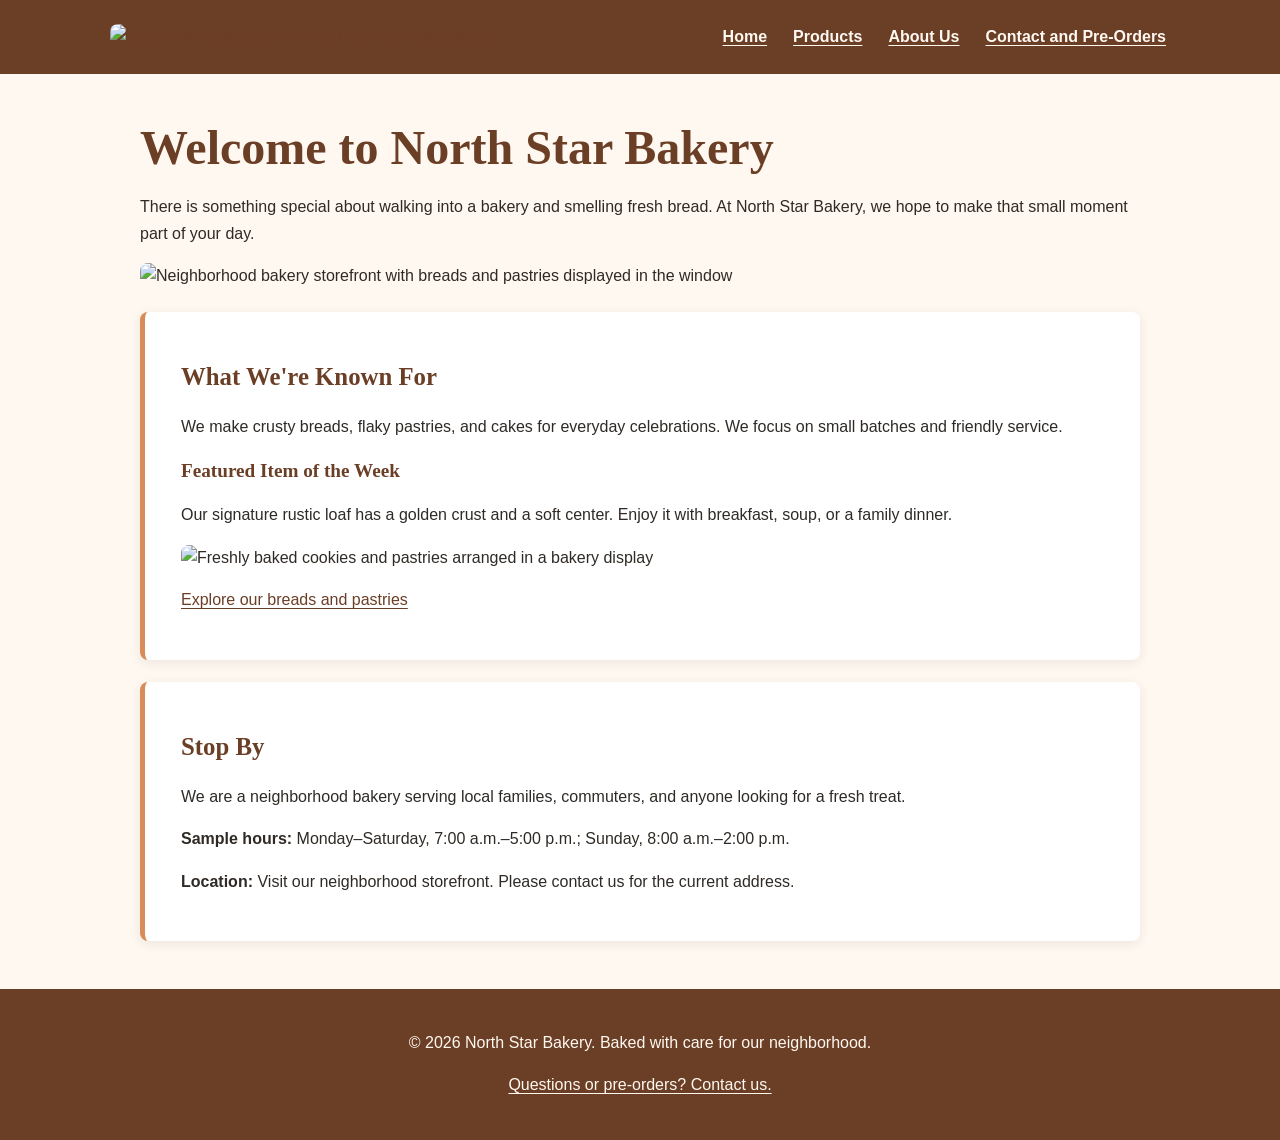
==== index.html @ 57c79f6d "Add files via upload" ====
<!DOCTYPE html>
<html lang="en">
<head>
  <meta charset="UTF-8">
  <meta name="viewport" content="width=device-width, initial-scale=1.0">
  <title>Index | North Star Bakery</title>
  <link rel="stylesheet" href="styles.css">
</head>
<body>
  <a class="skip-link" href="#main-content">Skip to content</a>
  <header class="site-header"><div class="header-inner">
    <a href="index.html" aria-label="North Star Bakery home">
      <img src="media/bakery-logo.svg" alt="North Star Bakery logo with a loaf and wheat design" >
    </a>
    <nav aria-label="Main navigation">
      <ul class="nav-list">
        <li><a href="index.html">Home</a></li>
        <li><a href="products.html">Products</a></li>
        <li><a href="about.html">About Us</a></li>
        <li><a href="contact.html">Contact and Pre-Orders</a></li>
      </ul>
    </nav>
  </div></header>
  <main id="main-content" class="container">
    <h1>Welcome to North Star Bakery</h1>
    <p>There is something special about walking into a bakery and smelling fresh bread. At North Star Bakery, we hope to make that small moment part of your day.</p>
    <img src="media/bakery-storefront.svg" alt="Neighborhood bakery storefront with breads and pastries displayed in the window" >
    <section class="content-card">
      <h2>What We're Known For</h2>
      <p>We make crusty breads, flaky pastries, and cakes for everyday celebrations. We focus on small batches and friendly service.</p>
      <h3>Featured Item of the Week</h3>
      <p>Our signature rustic loaf has a golden crust and a soft center. Enjoy it with breakfast, soup, or a family dinner.</p>
      <picture>
        <source media="(max-width: 600px)" srcset="media/bakery-feature-small.svg">
        <img src="media/bakery-feature-large.svg" alt="Freshly baked cookies and pastries arranged in a bakery display" >
      </picture>
      <p><a href="products.html">Explore our breads and pastries</a></p>
    </section>
    <section class="content-card">
      <h2>Stop By</h2>
      <p>We are a neighborhood bakery serving local families, commuters, and anyone looking for a fresh treat.</p>
      <p><strong>Sample hours:</strong> Monday–Saturday, 7:00 a.m.–5:00 p.m.; Sunday, 8:00 a.m.–2:00 p.m.</p>
      <p><strong>Location:</strong> Visit our neighborhood storefront. Please contact us for the current address.</p>
    </section>
  </main>
  <footer class="site-footer">
    <p>&copy; 2026 North Star Bakery. Baked with care for our neighborhood.</p>
    <p><a href="contact.html">Questions or pre-orders? Contact us.</a></p>
  </footer>
</body>
</html>
---- styles.css ----
/* North Star Bakery | Mobile-first design system */
:root { --cream:#FFF8F0; --brown:#6B3E26; --peach:#D88C5A; --charcoal:#2F2A26; }
* { box-sizing:border-box; }
html { scroll-behavior:smooth; }
body { margin:0; background:var(--cream); color:var(--charcoal); font-family:Arial,Helvetica,sans-serif; line-height:1.65; }
a { color:var(--brown); text-underline-offset:3px; }
a:hover,a:focus-visible { color:var(--charcoal); }
:focus-visible { outline:3px solid var(--peach); outline-offset:3px; }
.skip-link { position:absolute; left:-9999px; top:0; padding:12px; background:var(--cream); z-index:10; }
.skip-link:focus { left:12px; }
.site-header { background:var(--brown); color:var(--cream); }
.header-inner { max-width:1100px; margin:auto; padding:16px 20px; display:flex; flex-direction:column; align-items:center; gap:12px; }
.site-header img { width:160px; max-width:100%; height:auto; }
.nav-list { display:flex; flex-wrap:wrap; justify-content:center; gap:8px 18px; padding:0; margin:0; list-style:none; }
.nav-list a { display:inline-block; padding:8px 4px; color:var(--cream); font-weight:700; }
.nav-list a:hover,.nav-list a:focus-visible { color:var(--peach); }
.container { width:min(100% - 32px,1000px); margin:30px auto 48px; }
h1,h2,h3 { font-family:Georgia,'Times New Roman',serif; color:var(--brown); line-height:1.25; }
h1 { font-size:clamp(2rem,5vw,3rem); margin-bottom:12px; }
h2 { font-size:1.55rem; }
h3 { font-size:1.2rem; }
.content-card { padding:20px; margin:22px 0; border-left:5px solid var(--peach); background:#fff; border-radius:8px; box-shadow:0 3px 12px #2f2a2615; }
img,video { max-width:100%; height:auto; border-radius:8px; }
main>img, main>picture img { display:block; width:100%; max-height:380px; object-fit:cover; }
figure { margin:18px 0; } figcaption { font-size:.92rem; margin-top:6px; }
fieldset { border:2px solid var(--peach); border-radius:8px; margin:18px 0; padding:16px; }
legend { color:var(--brown); font-weight:bold; padding:0 6px; }
label { display:inline-block; margin-bottom:5px; font-weight:600; }
input,select,textarea { width:100%; max-width:100%; padding:11px; font:inherit; color:var(--charcoal); border:1px solid var(--brown); border-radius:5px; background:#fff; }
button { padding:12px 24px; border:0; border-radius:6px; background:var(--brown); color:var(--cream); font:700 1rem Arial,sans-serif; cursor:pointer; }
button:hover { background:var(--charcoal); }
.site-footer { padding:25px 20px; text-align:center; background:var(--brown); color:var(--cream); }
.site-footer a { color:var(--cream); }
@media (min-width:760px) { .header-inner { flex-direction:row; justify-content:space-between; } .nav-list { justify-content:flex-end; } .container { margin-top:44px; } .content-card { padding:30px 36px; } fieldset { padding:24px; } }
@media (max-width:380px) { .nav-list { gap:2px 12px; } .nav-list a { font-size:.9rem; } .content-card { padding:15px; } }
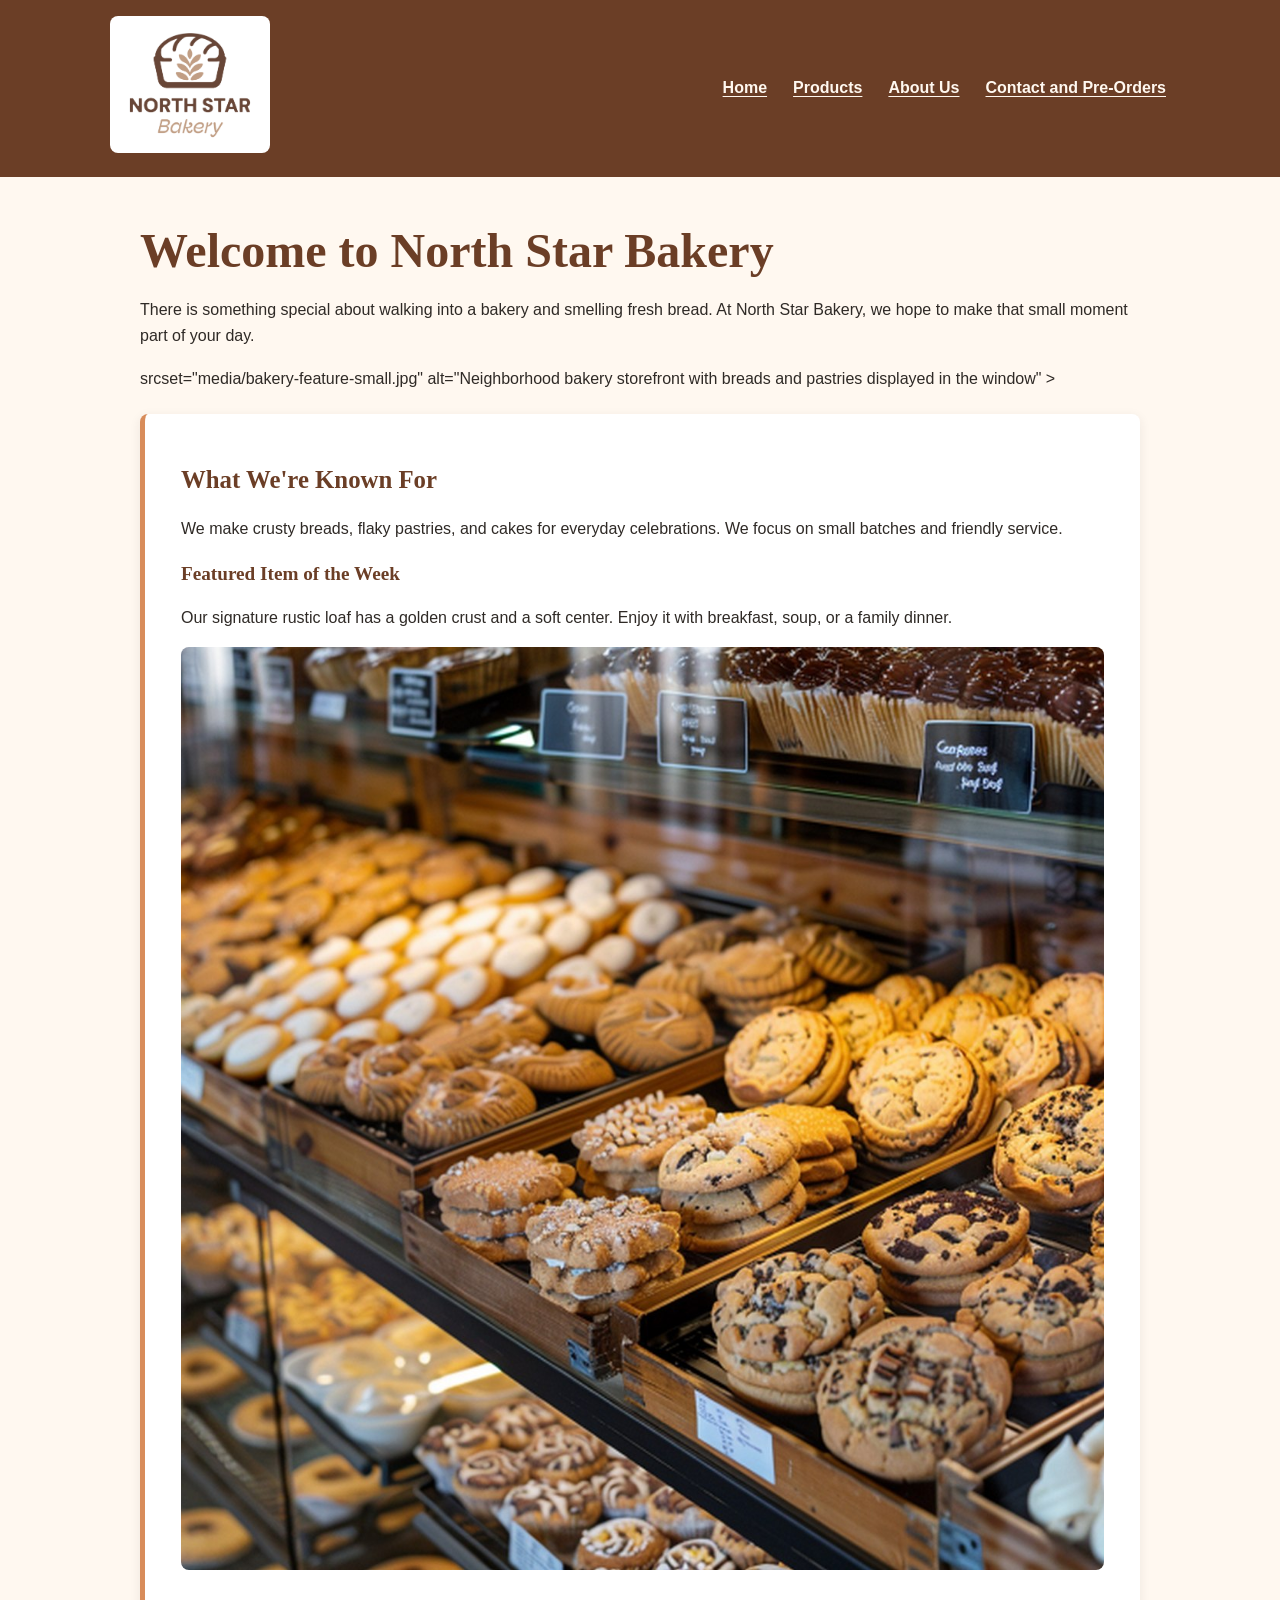
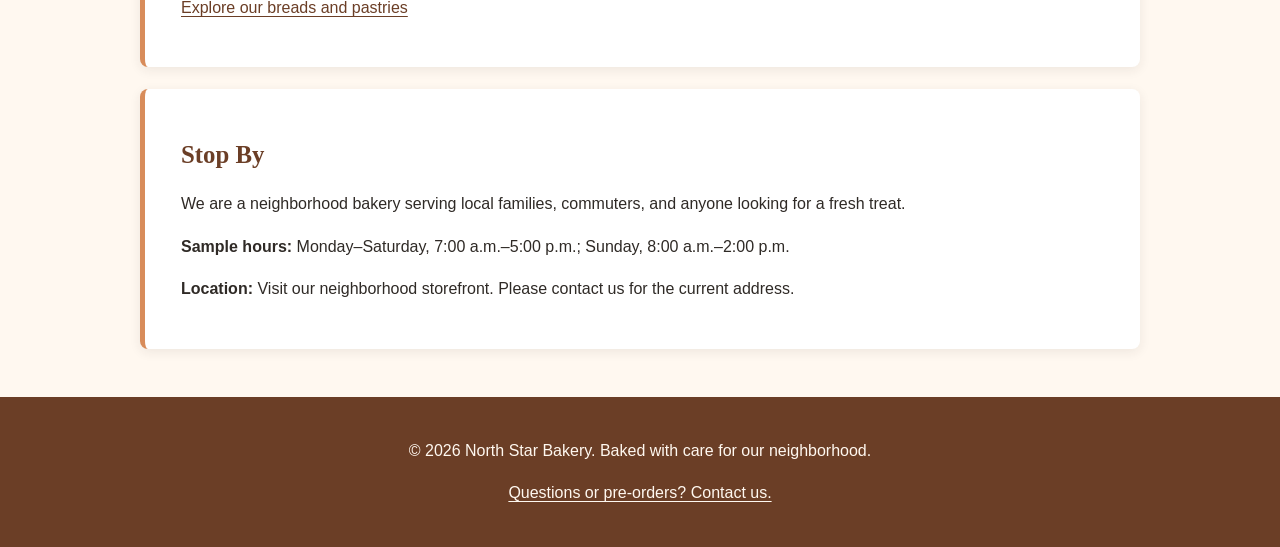
==== commit d0360879: "Update index.html" ====
--- a/index.html
+++ b/index.html
@@ -10,7 +10,7 @@
   <a class="skip-link" href="#main-content">Skip to content</a>
   <header class="site-header"><div class="header-inner">
     <a href="index.html" aria-label="North Star Bakery home">
-      <img src="media/bakery-logo.svg" alt="North Star Bakery logo with a loaf and wheat design" >
+      <img src="media/bakery-logo.png" alt="North Star Bakery logo with a loaf and wheat design" >
     </a>
     <nav aria-label="Main navigation">
       <ul class="nav-list">
@@ -24,7 +24,7 @@
   <main id="main-content" class="container">
     <h1>Welcome to North Star Bakery</h1>
     <p>There is something special about walking into a bakery and smelling fresh bread. At North Star Bakery, we hope to make that small moment part of your day.</p>
-    <img src="media/bakery-storefront.svg" alt="Neighborhood bakery storefront with breads and pastries displayed in the window" >
+   srcset="media/bakery-feature-small.jpg" alt="Neighborhood bakery storefront with breads and pastries displayed in the window" >
     <section class="content-card">
       <h2>What We're Known For</h2>
       <p>We make crusty breads, flaky pastries, and cakes for everyday celebrations. We focus on small batches and friendly service.</p>
@@ -32,7 +32,7 @@
       <p>Our signature rustic loaf has a golden crust and a soft center. Enjoy it with breakfast, soup, or a family dinner.</p>
       <picture>
         <source media="(max-width: 600px)" srcset="media/bakery-feature-small.svg">
-        <img src="media/bakery-feature-large.svg" alt="Freshly baked cookies and pastries arranged in a bakery display" >
+        <img src="media/bakery-feature-large.jpg" alt="Freshly baked cookies and pastries arranged in a bakery display" >
       </picture>
       <p><a href="products.html">Explore our breads and pastries</a></p>
     </section>
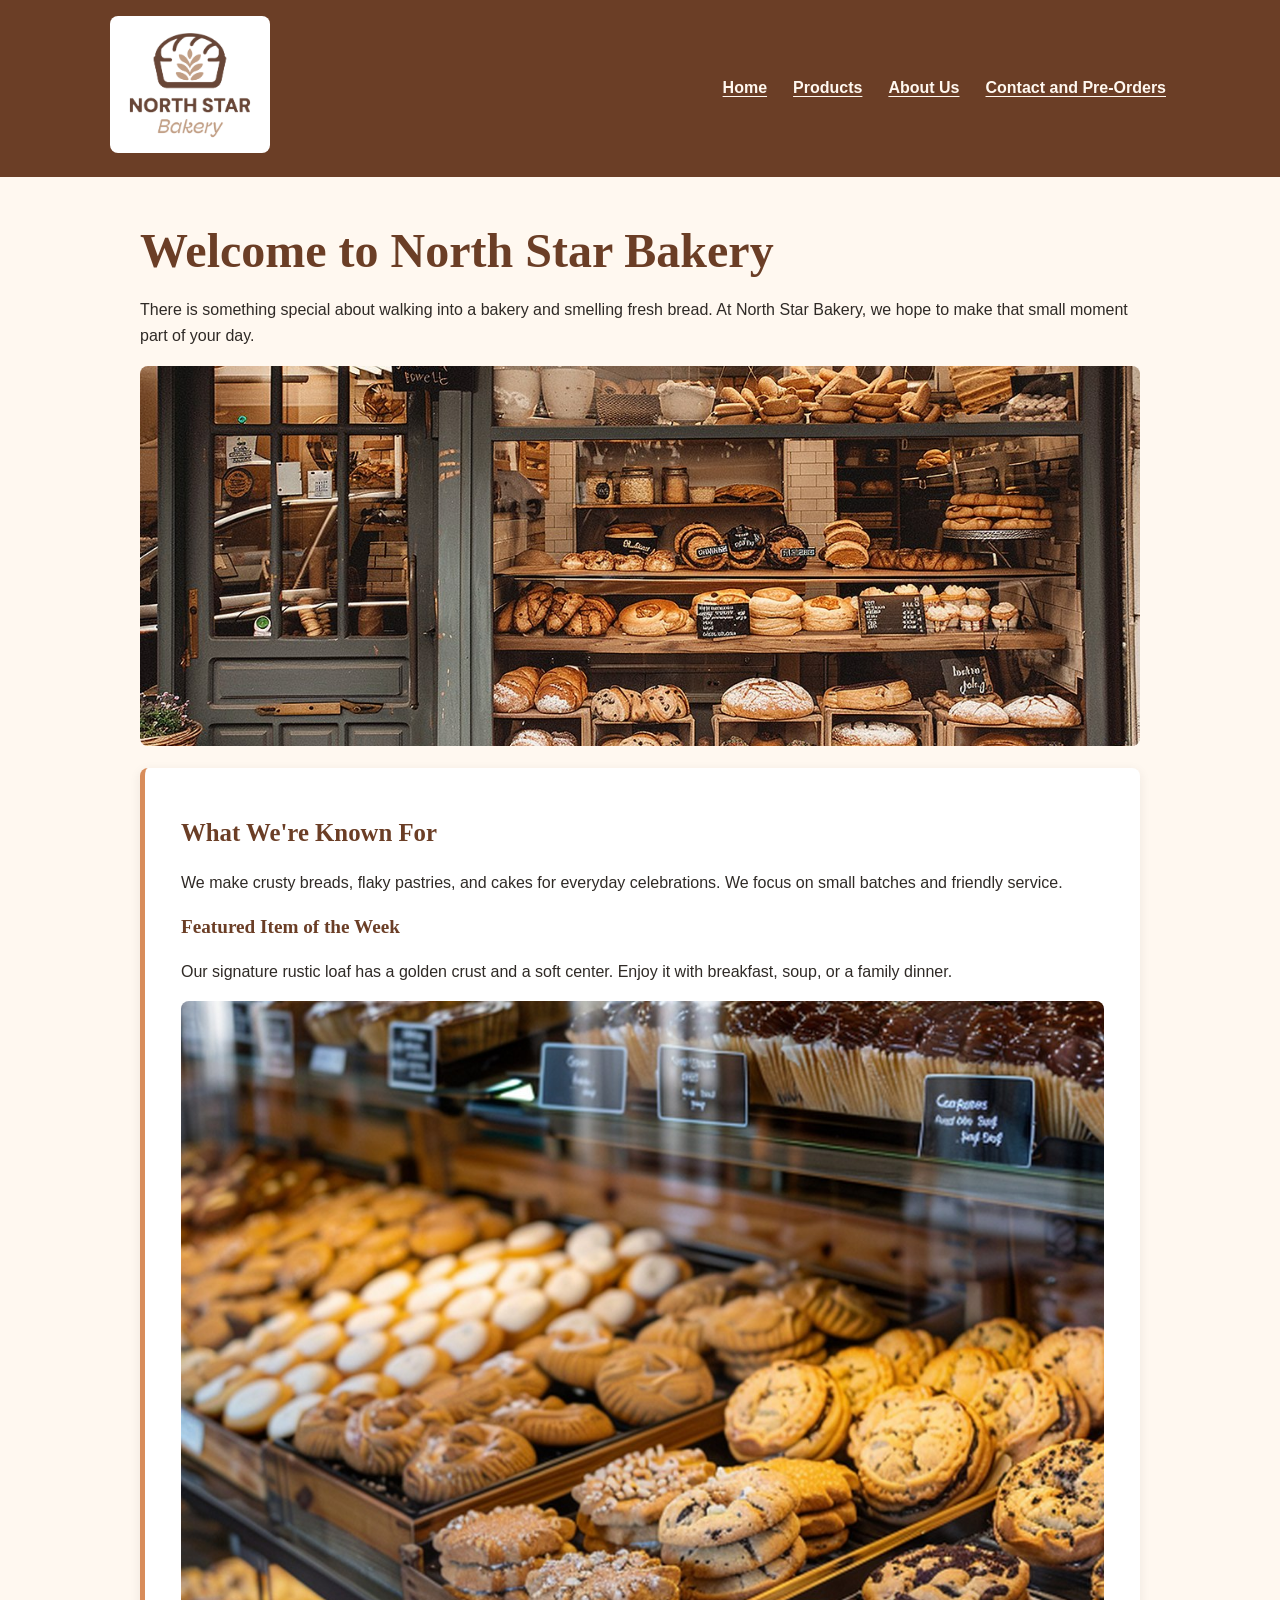
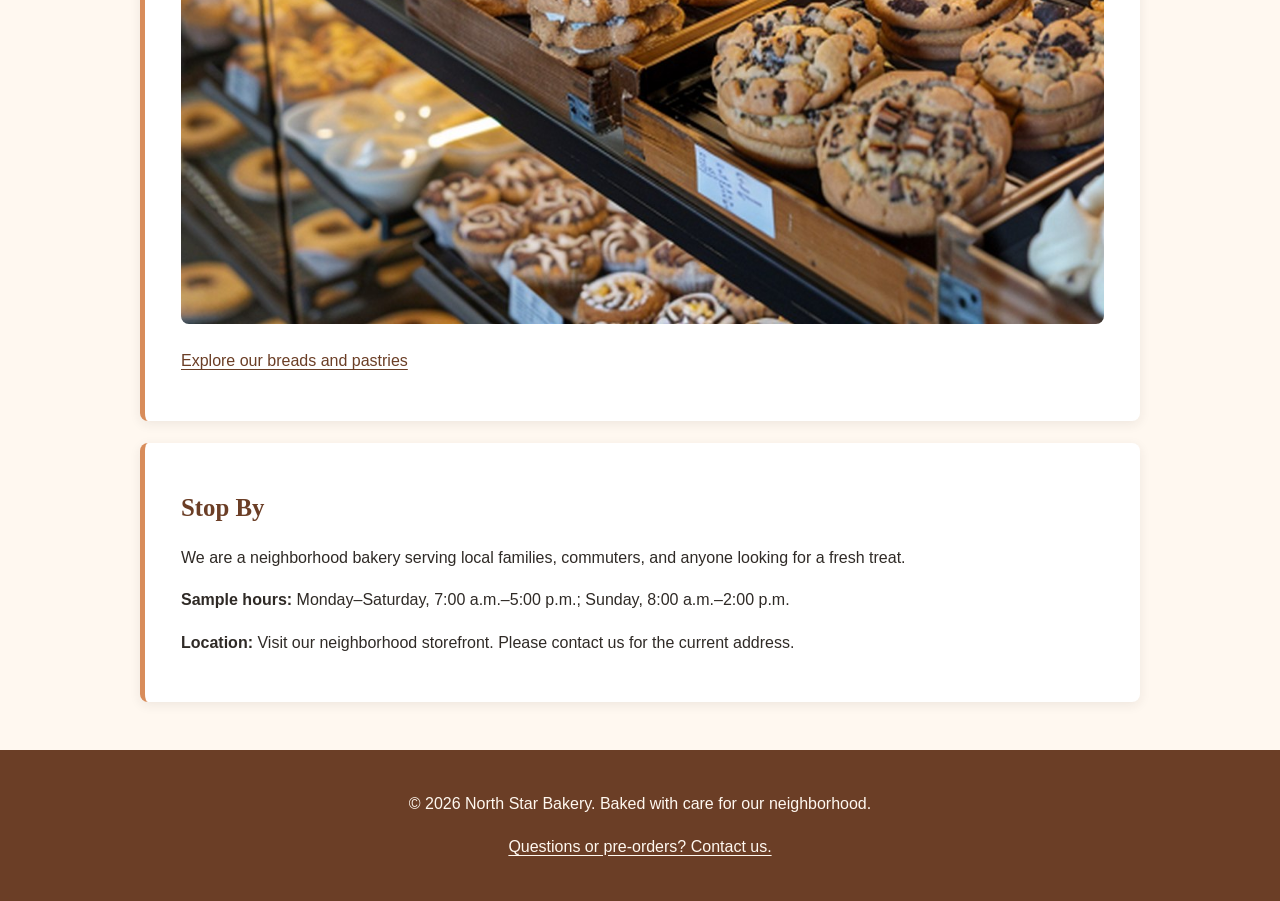
==== commit 0673e55f: "Update index.html" ====
--- a/index.html
+++ b/index.html
@@ -24,7 +24,7 @@
   <main id="main-content" class="container">
     <h1>Welcome to North Star Bakery</h1>
     <p>There is something special about walking into a bakery and smelling fresh bread. At North Star Bakery, we hope to make that small moment part of your day.</p>
-   srcset="media/bakery-feature-small.jpg" alt="Neighborhood bakery storefront with breads and pastries displayed in the window" >
+   <img src="media/bakery-storefront.jpg" alt="Neighborhood bakery storefront with breads and pastries displayed in the window">
     <section class="content-card">
       <h2>What We're Known For</h2>
       <p>We make crusty breads, flaky pastries, and cakes for everyday celebrations. We focus on small batches and friendly service.</p>
